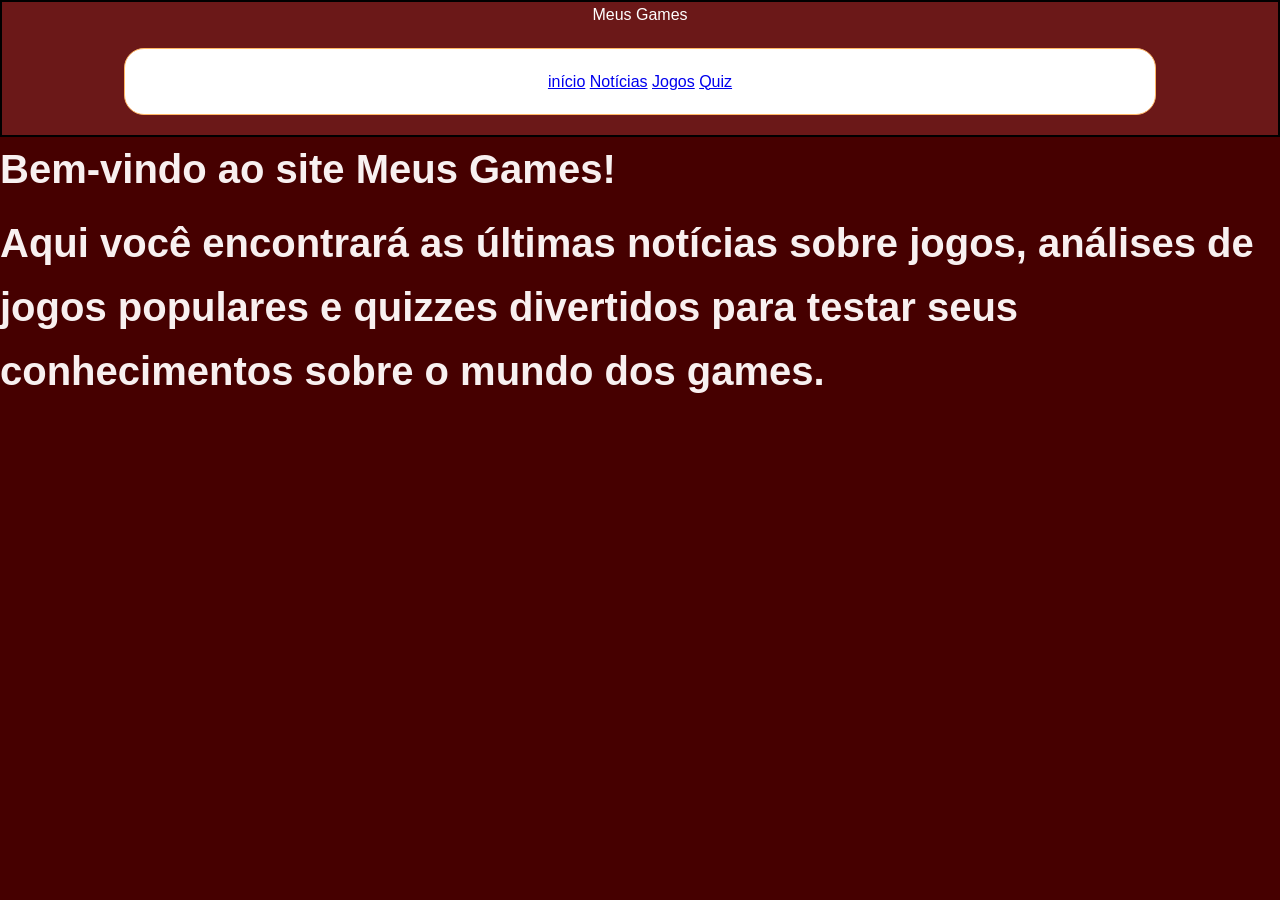
==== index.html @ 28e48a80 "meus jogos" ====
<!DOCTYPE html>
<html lang="pt-br">
<head>
    <meta charset="UTF-8">
    <meta name="viewport" content="width=device-width, initial-scale=1.0">
    <title>Meus Games</title>
    <link rel="stylesheet" href="./assets/css/style.css">
</head>
<body>
    <header>
        <div id="numero1">
            Meus Games
        </div>
        <nav class="nomedaclasse">
            <a href="#inicio">início</a>
            <a href="#noticias">Notícias</a>
            <a href="#jogos">Jogos</a>
            <a href="#quiz">Quiz</a>
        </nav>
    </header>
    <h1>
        <div id="inicio">
            <h1>Bem-vindo ao site Meus Games!</h1>
            <p>Aqui você encontrará as últimas notícias sobre jogos, análises de jogos populares e quizzes divertidos para testar seus conhecimentos sobre o mundo dos games.</p>
        </div>
    </h1>
</body>
</html>
---- assets/css/style.css ----
* {
    margin: 0;
    padding: 0;
    box-sizing: border-box;
}
body {
    font-family: Arial, helvetica, sans-serif;
    background-color: #460000;
    color: #333;
    line-height: 1.6;
}
header {
    background-color: #6b1818;
    color: #fff;
    padding: 20px 0;
    text-align: center;
    justify-content: space-between;
    padding: 0 8%;
    border: 2px solid #000000;
    position: sticky;
    top: 0;
    z-index: 10;
}
.nomedaclasse {
    background-color: #fff;
    border: 1px solid #ddd;
    padding: 20px;
    margin: 20px;
    border-radius: 20px;
    border-color: #ffb765;
}
h1 {
    font-size: 2.5rem;
    margin-bottom: 10px;
    color: #f8f0f0;
}
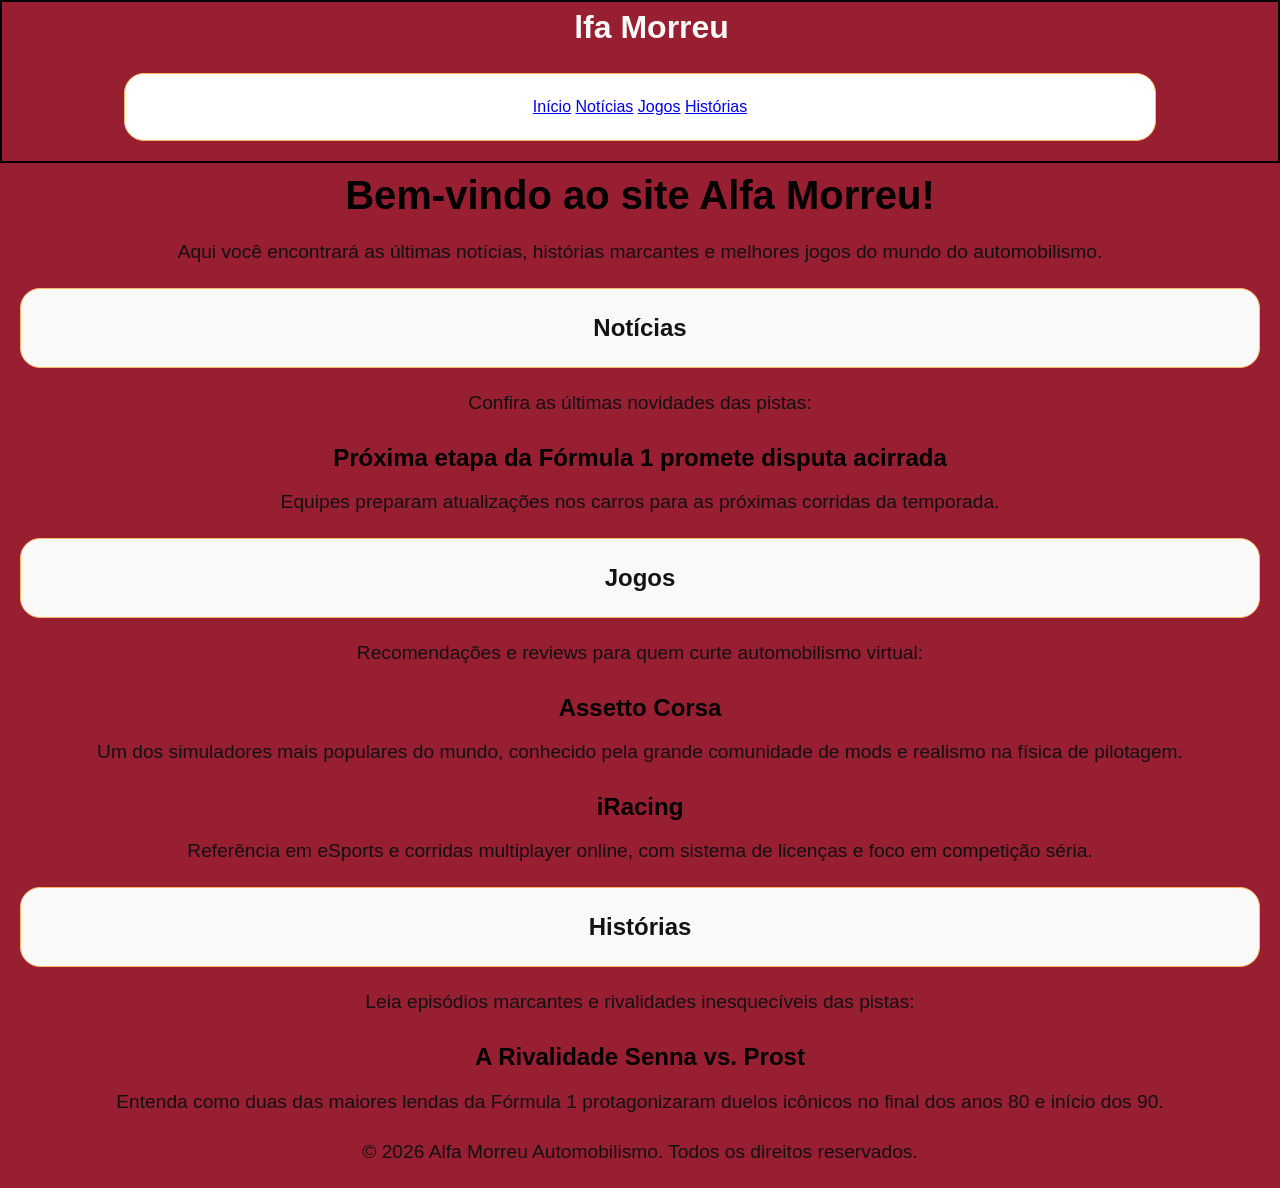
==== commit cfd32663: "alfa morreu" ====
--- a/index.html
+++ b/index.html
@@ -3,26 +3,63 @@
 <head>
     <meta charset="UTF-8">
     <meta name="viewport" content="width=device-width, initial-scale=1.0">
-    <title>Meus Games</title>
+    <title>Alfa Morreu - Automobilismo</title>
     <link rel="stylesheet" href="./assets/css/style.css">
 </head>
 <body>
     <header>
-        <div id="numero1">
-            Meus Games
+        <div class="logo">
+            Alfa Morreu
         </div>
+        <strong class="logo"></strong>
         <nav class="nomedaclasse">
-            <a href="#inicio">início</a>
+            <a href="#inicio">Início</a>
             <a href="#noticias">Notícias</a>
             <a href="#jogos">Jogos</a>
-            <a href="#quiz">Quiz</a>
+            <a href="#historias">Histórias</a>
         </nav>
     </header>
-    <h1>
-        <div id="inicio">
-            <h1>Bem-vindo ao site Meus Games!</h1>
-            <p>Aqui você encontrará as últimas notícias sobre jogos, análises de jogos populares e quizzes divertidos para testar seus conhecimentos sobre o mundo dos games.</p>
-        </div>
-    </h1>
+
+    <main>
+        <section id="inicio">
+            <h1>Bem-vindo ao site Alfa Morreu!</h1>
+            <p>Aqui você encontrará as últimas notícias, histórias marcantes e melhores jogos do mundo do automobilismo.</p>
+        </section>
+
+        <section id="noticias">
+            <h2 class="card">Notícias</h2>
+            <p>Confira as últimas novidades das pistas:</p>
+            <article>
+                <h3>Próxima etapa da Fórmula 1 promete disputa acirrada</h3>
+                <p>Equipes preparam atualizações nos carros para as próximas corridas da temporada.</p>
+            </article>
+        </section>
+
+        <section id="jogos">
+            <h2 class="card">Jogos</h2>
+            <p>Recomendações e reviews para quem curte automobilismo virtual:</p>
+            <article>
+                <h3>Assetto Corsa</h3>
+                <p>Um dos simuladores mais populares do mundo, conhecido pela grande comunidade de mods e realismo na física de pilotagem.</p>
+            </article>
+            <article>
+                <h3>iRacing</h3>
+                <p>Referência em eSports e corridas multiplayer online, com sistema de licenças e foco em competição séria.</p>
+            </article>
+        </section>
+
+        <section id="historias">
+            <h2 class="card">Histórias</h2>
+            <p>Leia episódios marcantes e rivalidades inesquecíveis das pistas:</p>
+            <article>
+                <h3>A Rivalidade Senna vs. Prost</h3>
+                <p>Entenda como duas das maiores lendas da Fórmula 1 protagonizaram duelos icônicos no final dos anos 80 e início dos 90.</p>
+            </article>
+        </section>
+    </main>
+
+    <footer>
+        <p>&copy; 2026 Alfa Morreu Automobilismo. Todos os direitos reservados.</p>
+    </footer>
 </body>
 </html>
--- a/assets/css/style.css
+++ b/assets/css/style.css
@@ -5,12 +5,12 @@
 }
 body {
     font-family: Arial, helvetica, sans-serif;
-    background-color: #460000;
-    color: #333;
+    background-color: #981e32;
+    color: #131313;
     line-height: 1.6;
 }
 header {
-    background-color: #6b1818;
+    background-color: #981e32;
     color: #fff;
     padding: 20px 0;
     text-align: center;
@@ -32,5 +32,35 @@
 h1 {
     font-size: 2.5rem;
     margin-bottom: 10px;
-    color: #f8f0f0;
+    color: #000000;
+    text-align: center;
+}
+h3 {
+    font-size: 1.5rem;
+    margin-bottom: 10px;
+    color: #000000;
+    text-align: center;
+}
+p {
+    font-size: 1.2rem;
+    margin-bottom: 20px;
+    color: #111111;
+    text-align: center;
+}
+.card {
+    background-color: #f9f9f8;
+    border: 1px solid #ddd;
+    padding: 20px;
+    margin: 20px;
+    border-radius: 20px;
+    border-color: #ffb765;
+    text-align: center;
+}
+.logo {
+    font-size: 2rem;
+    font-weight: bold;
+    color: #f9f9f8;
+}
+.logo::first-letter {
+    color: #981e32;
 }
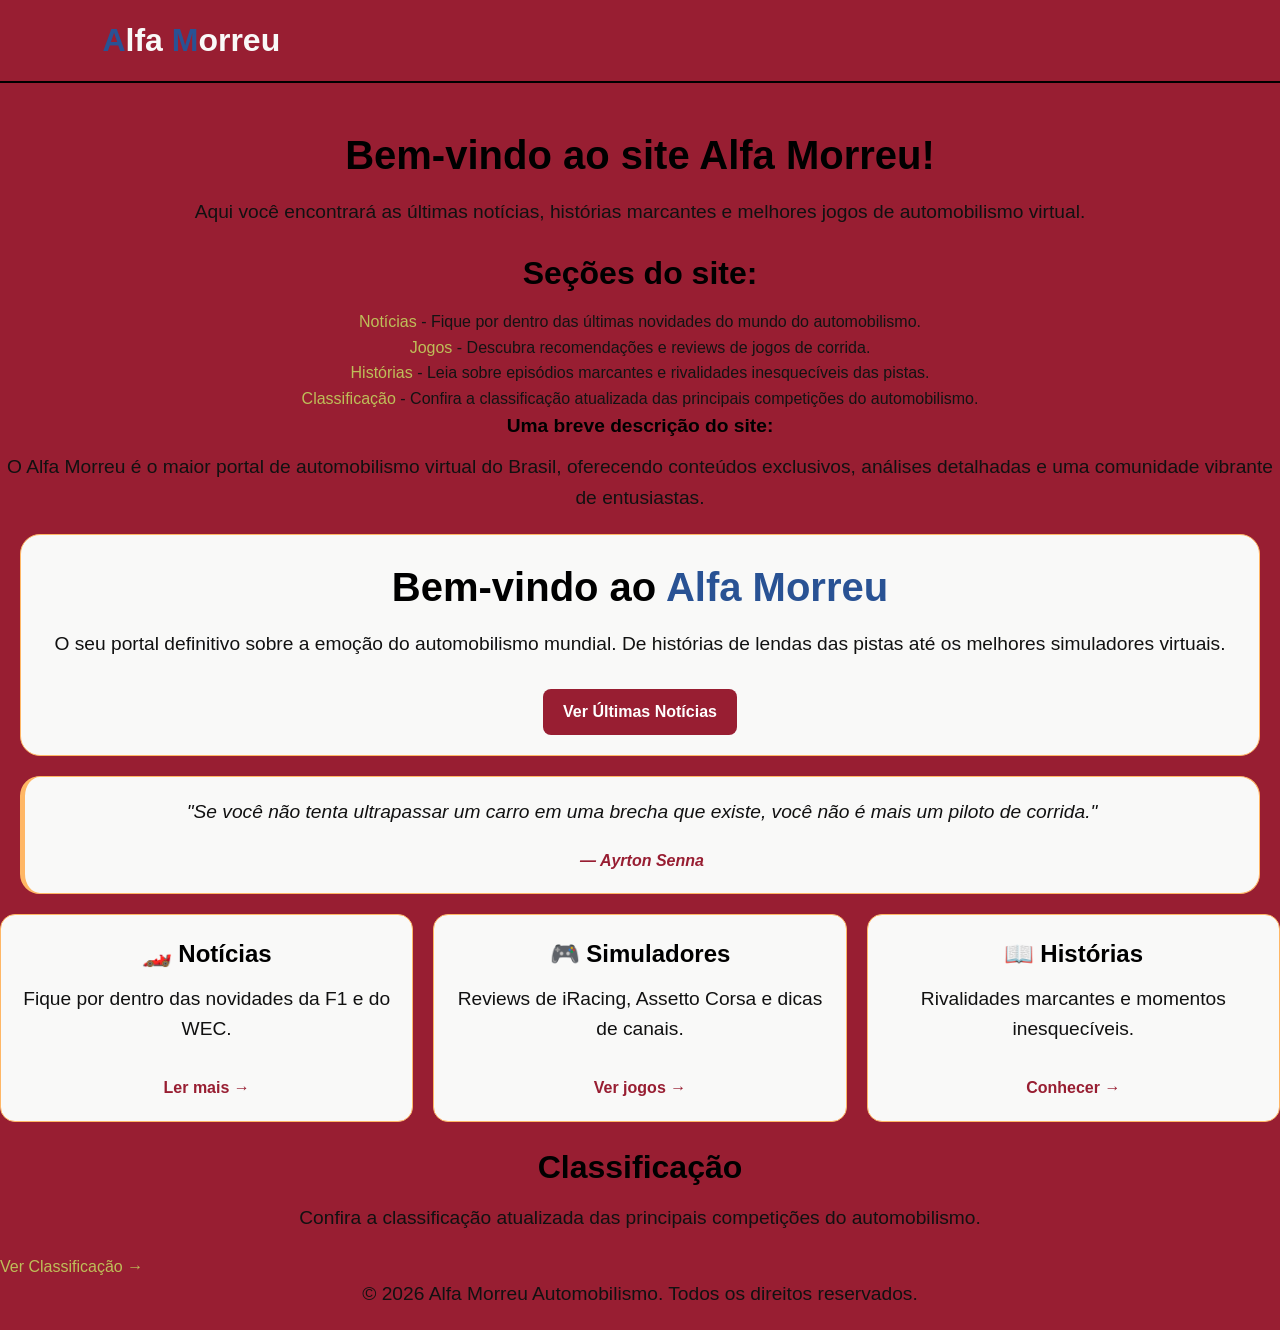
==== commit 8cd271fa: "classificação F1" ====
--- a/index.html
+++ b/index.html
@@ -9,55 +9,60 @@
 <body>
     <header>
         <div class="logo">
-            Alfa Morreu
-        </div>
-        <strong class="logo"></strong>
-        <nav class="nomedaclasse">
-            <a href="#inicio">Início</a>
-            <a href="#noticias">Notícias</a>
-            <a href="#jogos">Jogos</a>
-            <a href="#historias">Histórias</a>
-        </nav>
+            <span>A</span>lfa <span>M</span>orreu
+            </div>
     </header>
 
     <main>
-        <section id="inicio">
+        <section id="index.html">
             <h1>Bem-vindo ao site Alfa Morreu!</h1>
-            <p>Aqui você encontrará as últimas notícias, histórias marcantes e melhores jogos do mundo do automobilismo.</p>
+            <p>Aqui você encontrará as últimas notícias, histórias marcantes e melhores    jogos de automobilismo virtual.</p>
+        </section>
+        <h2>Seções do site:</h2>
+        <ul>
+            <li><a href="noticias.html">Notícias</a> - Fique por dentro das últimas novidades do mundo do automobilismo.</li>
+            <li><a href="jogos.html">Jogos</a> - Descubra recomendações e reviews de jogos de corrida.</li>
+            <li><a href="historias.html">Histórias</a> - Leia sobre episódios marcantes e rivalidades inesquecíveis das pistas.</li>
+            <li><a href="classificaçãof1.html">Classificação</a> - Confira a classificação atualizada das principais competições do automobilismo.</li>
+        </ul>
+        <h4>Uma breve descrição do site:</h4>
+        <p>O Alfa Morreu é o maior portal de automobilismo virtual do Brasil, oferecendo conteúdos exclusivos, análises detalhadas e uma comunidade vibrante de entusiastas.</p>
+    <!-- Banner de Entrada -->
+    <section class="hero card">
+        <h1>Bem-vindo ao <span>Alfa Morreu</span></h1>
+        <p>O seu portal definitivo sobre a emoção do automobilismo mundial. De histórias de lendas das pistas até os melhores simuladores virtuais.</p>
+        <a href="noticias.html" class="btn-destaque">Ver Últimas Notícias</a>
         </section>
 
-        <section id="noticias">
-            <h2 class="card">Notícias</h2>
-            <p>Confira as últimas novidades das pistas:</p>
-            <article>
-                <h3>Próxima etapa da Fórmula 1 promete disputa acirrada</h3>
-                <p>Equipes preparam atualizações nos carros para as próximas corridas da temporada.</p>
-            </article>
-        </section>
+    <!-- Frase Marcante -->
+    <section class="citacao card">
+        <p><em>"Se você não tenta ultrapassar um carro em uma brecha que existe, você não é mais um piloto de corrida."</em></p>
+        <span>— Ayrton Senna</span>    </section>
 
-        <section id="jogos">
-            <h2 class="card">Jogos</h2>
-            <p>Recomendações e reviews para quem curte automobilismo virtual:</p>
-            <article>
-                <h3>Assetto Corsa</h3>
-                <p>Um dos simuladores mais populares do mundo, conhecido pela grande comunidade de mods e realismo na física de pilotagem.</p>
-            </article>
-            <article>
-                <h3>iRacing</h3>
-                <p>Referência em eSports e corridas multiplayer online, com sistema de licenças e foco em competição séria.</p>
-            </article>
-        </section>
-
-        <section id="historias">
-            <h2 class="card">Histórias</h2>
-            <p>Leia episódios marcantes e rivalidades inesquecíveis das pistas:</p>
-            <article>
-                <h3>A Rivalidade Senna vs. Prost</h3>
-                <p>Entenda como duas das maiores lendas da Fórmula 1 protagonizaram duelos icônicos no final dos anos 80 e início dos 90.</p>
-            </article>
-        </section>
-    </main>
-
+    <!-- Atalhos para as seções -->
+    <section class="grid-categorias">
+        <div class="card-categoria">
+            <h3>🏎️ Notícias</h3>
+            <p>Fique por dentro das novidades da F1 e do WEC.</p>
+            <a href="noticias.html">Ler mais →</a>
+        </div>
+        <div class="card-categoria">
+            <h3>🎮 Simuladores</h3>
+            <p>Reviews de iRacing, Assetto Corsa e dicas de canais.</p>
+            <a href="jogos.html">Ver jogos →</a>
+        </div>
+        <div class="card-categoria">
+            <h3>📖 Histórias</h3>
+            <p>Rivalidades marcantes e momentos inesquecíveis.</p>
+            <a href="historias.html">Conhecer →</a>
+        </div>
+    </section>
+    <section>
+        <h2>Classificação</h2>
+        <p>Confira a classificação atualizada das principais competições do automobilismo.</p>
+        <a href="classificação.html">Ver Classificação →</a>
+    </section>
+</main>
     <footer>
         <p>&copy; 2026 Alfa Morreu Automobilismo. Todos os direitos reservados.</p>
     </footer>
--- a/assets/css/style.css
+++ b/assets/css/style.css
@@ -12,11 +12,11 @@
 header {
     background-color: #981e32;
     color: #fff;
-    padding: 20px 0;
-    text-align: center;
+    padding: 15px 8%; /* Junta o padding superior/inferior com o lateral */
+    display: flex; /* Permite alinhar a logo e o menu lado a lado */
+    align-items: center;
     justify-content: space-between;
-    padding: 0 8%;
-    border: 2px solid #000000;
+    border-bottom: 2px solid #000000;
     position: sticky;
     top: 0;
     z-index: 10;
@@ -35,8 +35,20 @@
     color: #000000;
     text-align: center;
 }
+h2 {
+    font-size: 2rem;
+    margin-bottom: 10px;
+    color: #000000;
+    text-align: center;
+}
 h3 {
     font-size: 1.5rem;
+    margin-bottom: 10px;
+    color: #000000;
+    text-align: center;
+}
+h4 {
+    font-size: 1.2rem;
     margin-bottom: 10px;
     color: #000000;
     text-align: center;
@@ -46,6 +58,7 @@
     margin-bottom: 20px;
     color: #111111;
     text-align: center;
+    
 }
 .card {
     background-color: #f9f9f8;
@@ -61,6 +74,213 @@
     font-weight: bold;
     color: #f9f9f8;
 }
-.logo::first-letter {
+span {
+    color: #295294;
+}
+main {
+    padding-top: 40px; /* Aumente esse valor se ainda ficar coberto */
+}
+html {
+    scroll-padding-top: 180px; /* Compensa a altura exata do header */
+}
+img {
+    max-width: 100%;
+    height: auto;
+    display: block;
+    margin: 0 auto;
+    align-items: center;
+    border-radius: 20px;
+}
+ul {
+    list-style-type: none;
+    padding: 0;
+    text-align: center;
+}
+a {
+    text-decoration: none;
+    color: #bebe59;
+    transition: color 0.3s ease;
+    text-align: center;
+}
+.video-container {
+    margin-top: 15px;
+    border-radius: 10px;
+    overflow: hidden;
+    max-width: 800px;
+    margin-left: auto;
+    margin-right: auto;
+}
+.noticias-destaque {
+    background-color: #f9f9f8;
+    border: 1px solid #ddd;
+    padding: 20px;
+    margin: 20px;
+    border-radius: 20px;
+    border-color: #ffb765;
+    text-align: center;
+}
+/* Estilo do Botão Principal */
+.btn-destaque {
+    display: inline-block;
+    background-color: #981e32;
+    color: #ffffff;
+    padding: 10px 20px;
+    border-radius: 8px;
+    text-decoration: none;
+    font-weight: bold;
+    margin-top: 10px;
+    transition: background 0.3s;
+}
+
+.btn-destaque:hover {
+    background-color: #ffb765;
+    color: #000;
+}
+
+/* Estilo da Citação */
+.citacao {
+    border-left: 5px solid #ffb765;
+    font-style: italic;
+}
+
+.citacao span {
+    display: block;
+    margin-top: 10px;
+    font-weight: bold;
     color: #981e32;
+}
+
+/* Grid de Atalhos */
+.grid-categorias {
+    display: flex;
+    gap: 20px;
+    justify-content: center;
+    flex-wrap: wrap;
+    margin: 20px 0;
+}
+
+.card-categoria {
+    background-color: #f9f9f8;
+    border: 1px solid #ffb765;
+    border-radius: 15px;
+    padding: 20px;
+    flex: 1;
+    min-width: 250px;
+    text-align: center;
+}
+
+.card-categoria a {
+    color: #981e32;
+    font-weight: bold;
+    text-decoration: none;
+    display: inline-block;
+    margin-top: 10px;
+}
+
+.card-categoria a:hover {
+    text-decoration: underline;
+}
+/* --- CORREÇÃO DE CONTRASTE E TABELA --- */
+
+/* Força texto escuro na tabela de classificação */
+.tabela-classificacao, 
+.tabela-classificacao th, 
+.tabela-classificacao td {
+    color: #131313 !important;
+}
+
+.tabela-classificacao th {
+    background-color: #f0f0f0;
+    font-weight: bold;
+}
+
+/* --- CORREÇÃO DO HEADER E MENU --- */
+
+/* Garante alinhamento correto dos itens no topo */
+header nav ul {
+    display: flex !important;
+    flex-direction: row !important;
+    gap: 20px;
+    margin: 0;
+}
+
+header nav ul li {
+    margin-bottom: 0 !important;
+}
+
+/* Altera os links do menu para branco e visíveis */
+header nav ul li a {
+    color: #ffffff !important;
+    font-weight: bold;
+}
+
+header nav ul li a:hover {
+    color: #ffb765 !important;
+}
+
+/* --- CORREÇÃO DO LAYOUT DA PÁGINA --- */
+
+/* Remove a caixa branca que esticou e centraliza os cartões */
+main.container {
+    display: flex;
+    flex-direction: column;
+    align-items: center;
+    max-width: 900px;
+    margin: 0 auto;
+}
+
+/* Ajusta largura dos cards de corrida e classificação */
+main.container .card {
+    width: 100%;
+    max-width: 800px;
+}
+.corrida-item realizada {
+    background-color: #f9f9f8;
+    border: 1px solid #ddd;
+    padding: 20px;
+    margin: 20px;
+    border-radius: 20px;
+    border-color: #ffb765;
+    text-align: center;
+    color: #131313; /* Cor padrão para indicar que é realizada */
+}
+.corrida-item futura {
+    background-color: #f9f9f8;
+    border: 1px solid #ddd;
+    padding: 20px;
+    margin: 20px;
+    border-radius: 20px;
+    border-color: #ffb765;
+    text-align: center;
+    color: #888888; /* Cor mais clara para indicar que é futura */
+}
+.treino-livre {
+    background-color: #f9f9f8;
+    border: 1px solid #ddd;
+    padding: 20px;
+    margin: 20px;
+    border-radius: 20px;
+    border-color: #ffb765;
+    text-align: center;
+    color: #131313; /* Cor padrão para indicar que é realizada */
+}
+.treino-classificação {
+    background-color: #f9f9f8;
+    border: 1px solid #ddd;
+    padding: 20px;
+    margin: 20px;
+    border-radius: 20px;
+    border-color: #ffb765;
+    text-align: center;
+    color: #131313; /* Cor padrão para indicar que é realizada */
+}
+.corrida {
+    background-color: #f9f9f8;
+    border: 1px solid #ddd;
+    padding: 20px;
+    margin: 20px;
+    border-radius: 20px;
+    border-color: #ffb765;
+    text-align: center;
+    color: #131313; /* Cor padrão para indicar que é realizada */
 }
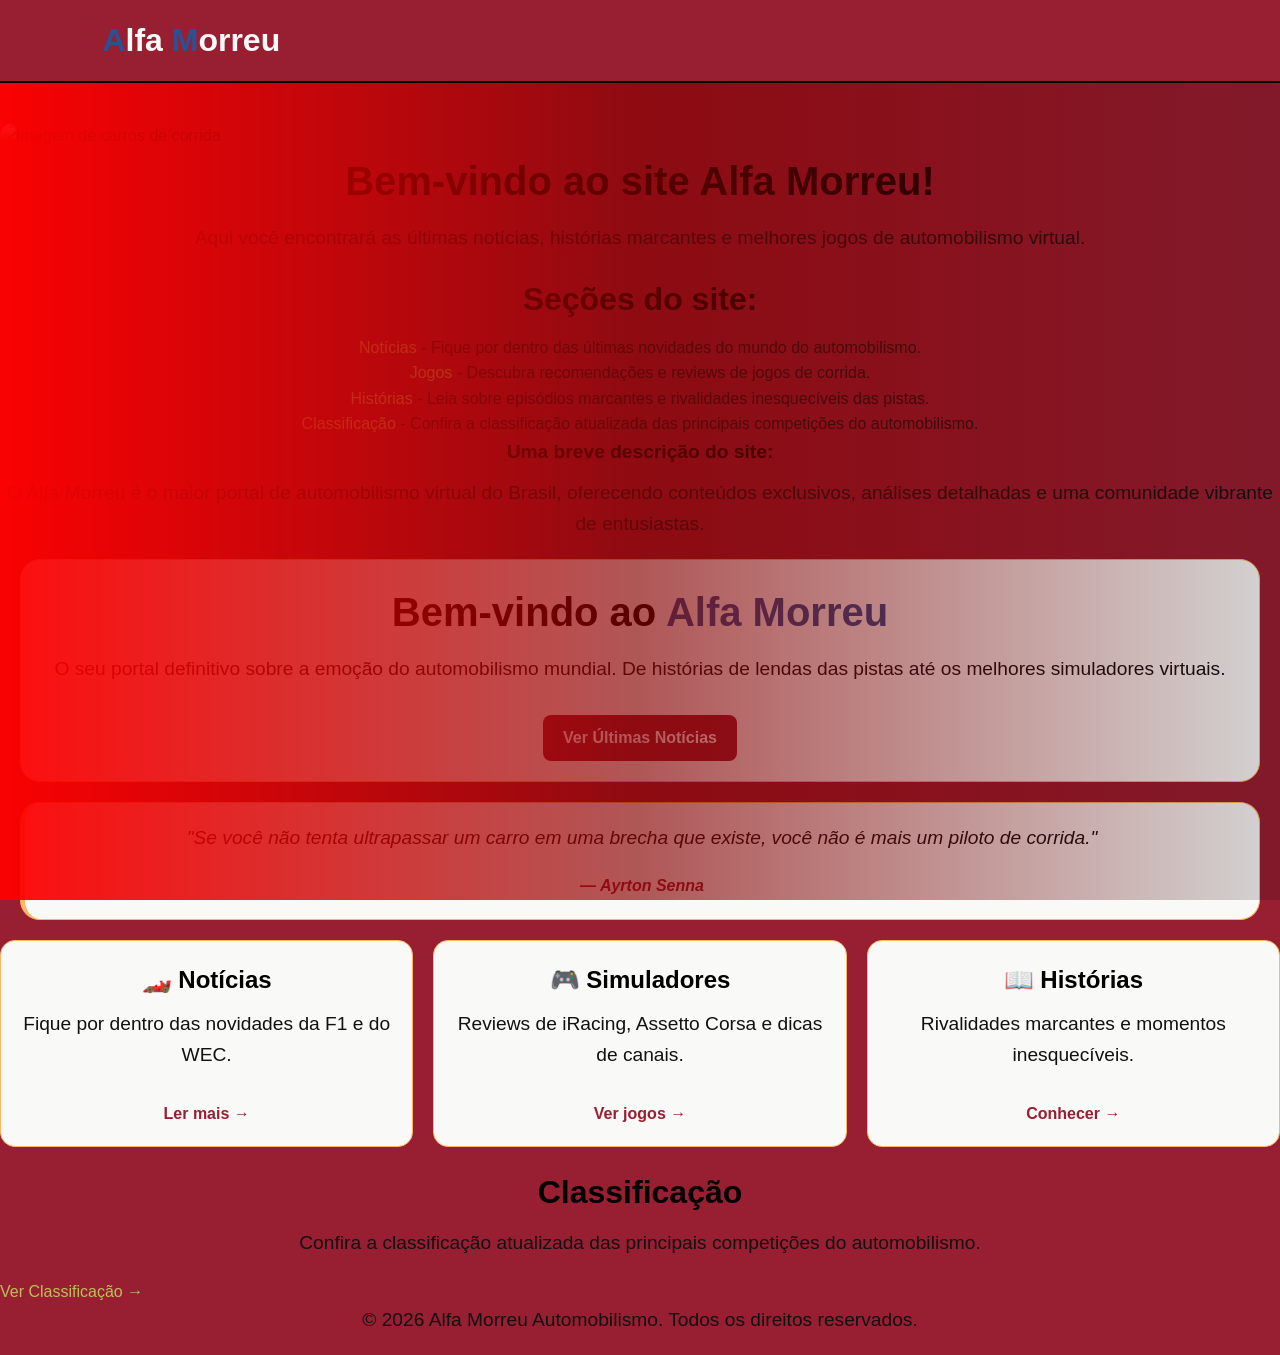
==== commit 6f8b18a6: "imagens de circuito" ====
--- a/index.html
+++ b/index.html
@@ -14,6 +14,7 @@
     </header>
 
     <main>
+        <img src="https://tse4.mm.bing.net/th/id/OIP.XTq2_k01BhNU_VrJGTOs0AHaFP?r=0&rs=1&pid=ImgDetMain&o=7&rm=3" alt="Imagem de carros de corrida" class="destaque">
         <section id="index.html">
             <h1>Bem-vindo ao site Alfa Morreu!</h1>
             <p>Aqui você encontrará as últimas notícias, histórias marcantes e melhores    jogos de automobilismo virtual.</p>
--- a/assets/css/style.css
+++ b/assets/css/style.css
@@ -283,4 +283,16 @@
     border-color: #ffb765;
     text-align: center;
     color: #131313; /* Cor padrão para indicar que é realizada */
+}
+.destaque::after {
+   content: "";
+   position: absolute;
+   inset: 0;
+    background:
+        linear-gradient(
+            90deg,
+            rgba(255, 0, 0, 0.95),
+            rgba(136, 0, 0, 0.65),
+            rgba(0, 0, 0, 0.15)
+        );
 }
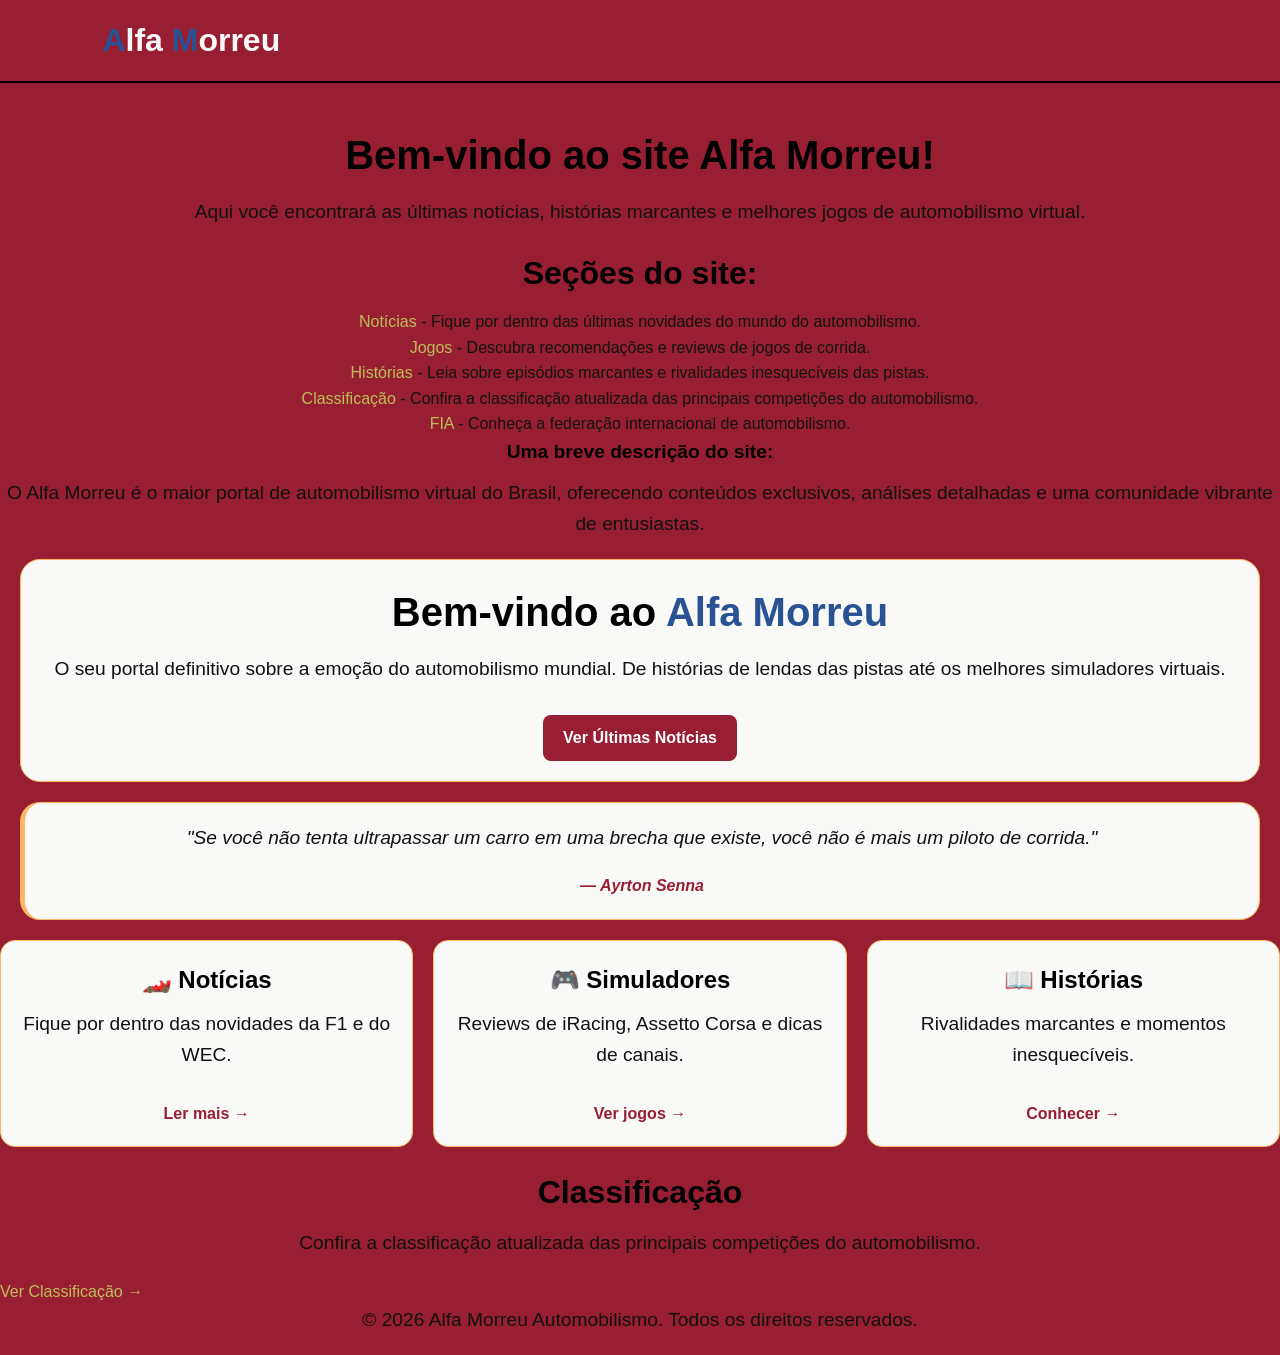
==== commit 5df0454e: "introdução sobre a FIA" ====
--- a/index.html
+++ b/index.html
@@ -14,7 +14,6 @@
     </header>
 
     <main>
-        <img src="https://tse4.mm.bing.net/th/id/OIP.XTq2_k01BhNU_VrJGTOs0AHaFP?r=0&rs=1&pid=ImgDetMain&o=7&rm=3" alt="Imagem de carros de corrida" class="destaque">
         <section id="index.html">
             <h1>Bem-vindo ao site Alfa Morreu!</h1>
             <p>Aqui você encontrará as últimas notícias, histórias marcantes e melhores    jogos de automobilismo virtual.</p>
@@ -25,6 +24,7 @@
             <li><a href="jogos.html">Jogos</a> - Descubra recomendações e reviews de jogos de corrida.</li>
             <li><a href="historias.html">Histórias</a> - Leia sobre episódios marcantes e rivalidades inesquecíveis das pistas.</li>
             <li><a href="classificaçãof1.html">Classificação</a> - Confira a classificação atualizada das principais competições do automobilismo.</li>
+            <li><a href="fia.html">FIA</a> - Conheça a federação internacional de automobilismo.</li>
         </ul>
         <h4>Uma breve descrição do site:</h4>
         <p>O Alfa Morreu é o maior portal de automobilismo virtual do Brasil, oferecendo conteúdos exclusivos, análises detalhadas e uma comunidade vibrante de entusiastas.</p>
--- a/assets/css/style.css
+++ b/assets/css/style.css
@@ -284,6 +284,14 @@
     text-align: center;
     color: #131313; /* Cor padrão para indicar que é realizada */
 }
+.destaque {
+    position: relative;
+    width: 100%;
+    max-width: 800px;
+    height: auto;
+    border-radius: 20px;
+    overflow: hidden;
+}
 .destaque::after {
    content: "";
    position: absolute;
@@ -295,4 +303,4 @@
             rgba(136, 0, 0, 0.65),
             rgba(0, 0, 0, 0.15)
         );
-}+}
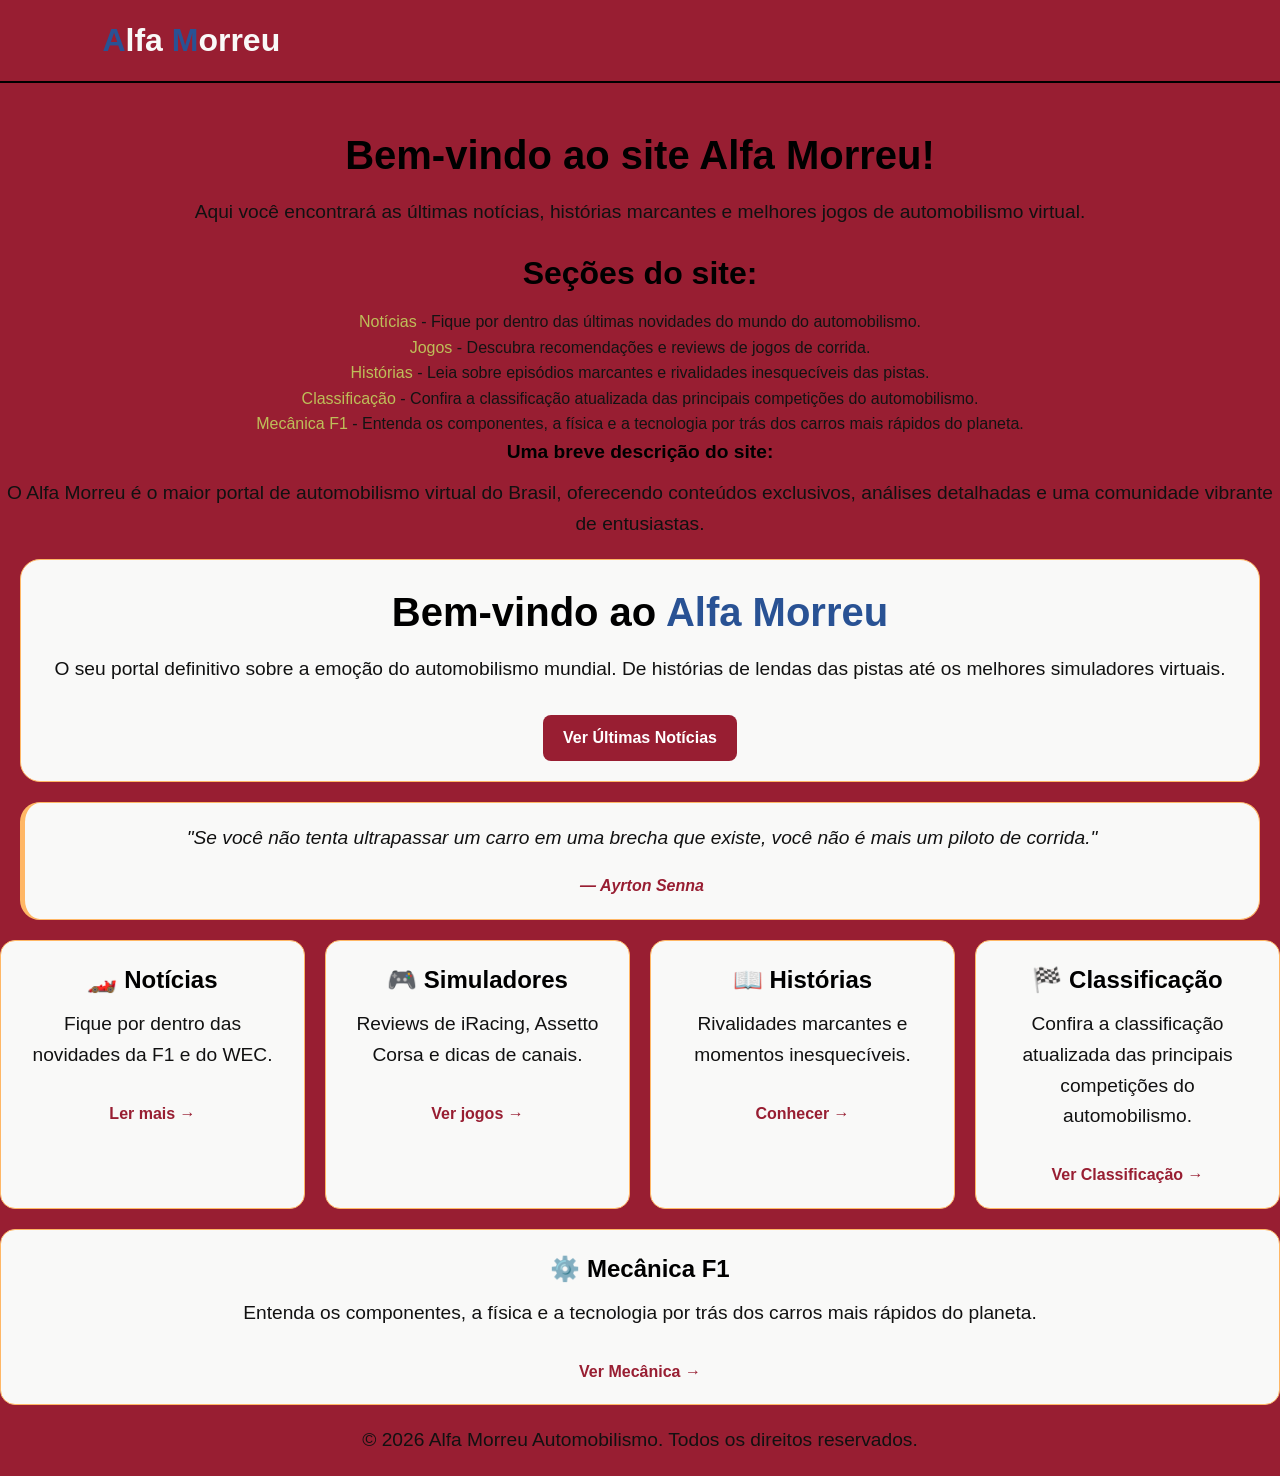
==== commit b1c7e158: "necabismos da formula 1" ====
--- a/index.html
+++ b/index.html
@@ -24,7 +24,7 @@
             <li><a href="jogos.html">Jogos</a> - Descubra recomendações e reviews de jogos de corrida.</li>
             <li><a href="historias.html">Histórias</a> - Leia sobre episódios marcantes e rivalidades inesquecíveis das pistas.</li>
             <li><a href="classificaçãof1.html">Classificação</a> - Confira a classificação atualizada das principais competições do automobilismo.</li>
-            <li><a href="fia.html">FIA</a> - Conheça a federação internacional de automobilismo.</li>
+            <li><a href="mecanica.html">Mecânica F1</a> - Entenda os componentes, a física e a tecnologia por trás dos carros mais rápidos do planeta.</li>
         </ul>
         <h4>Uma breve descrição do site:</h4>
         <p>O Alfa Morreu é o maior portal de automobilismo virtual do Brasil, oferecendo conteúdos exclusivos, análises detalhadas e uma comunidade vibrante de entusiastas.</p>
@@ -57,11 +57,16 @@
             <p>Rivalidades marcantes e momentos inesquecíveis.</p>
             <a href="historias.html">Conhecer →</a>
         </div>
-    </section>
-    <section>
-        <h2>Classificação</h2>
-        <p>Confira a classificação atualizada das principais competições do automobilismo.</p>
-        <a href="classificação.html">Ver Classificação →</a>
+        <div class="card-categoria">
+            <h3>🏁 Classificação</h3>
+            <p>Confira a classificação atualizada das principais competições do automobilismo.</p>
+            <a href="classificaçãof1.html">Ver Classificação →</a>
+        </div>
+        <div class="card-categoria">
+            <h3>⚙️ Mecânica F1</h3>
+            <p>Entenda os componentes, a física e a tecnologia por trás dos carros mais rápidos do planeta.</p>
+            <a href="mecanica.html">Ver Mecânica →</a>
+        </div>
     </section>
 </main>
     <footer>
--- a/assets/css/style.css
+++ b/assets/css/style.css
@@ -303,4 +303,4 @@
             rgba(136, 0, 0, 0.65),
             rgba(0, 0, 0, 0.15)
         );
-}
+}
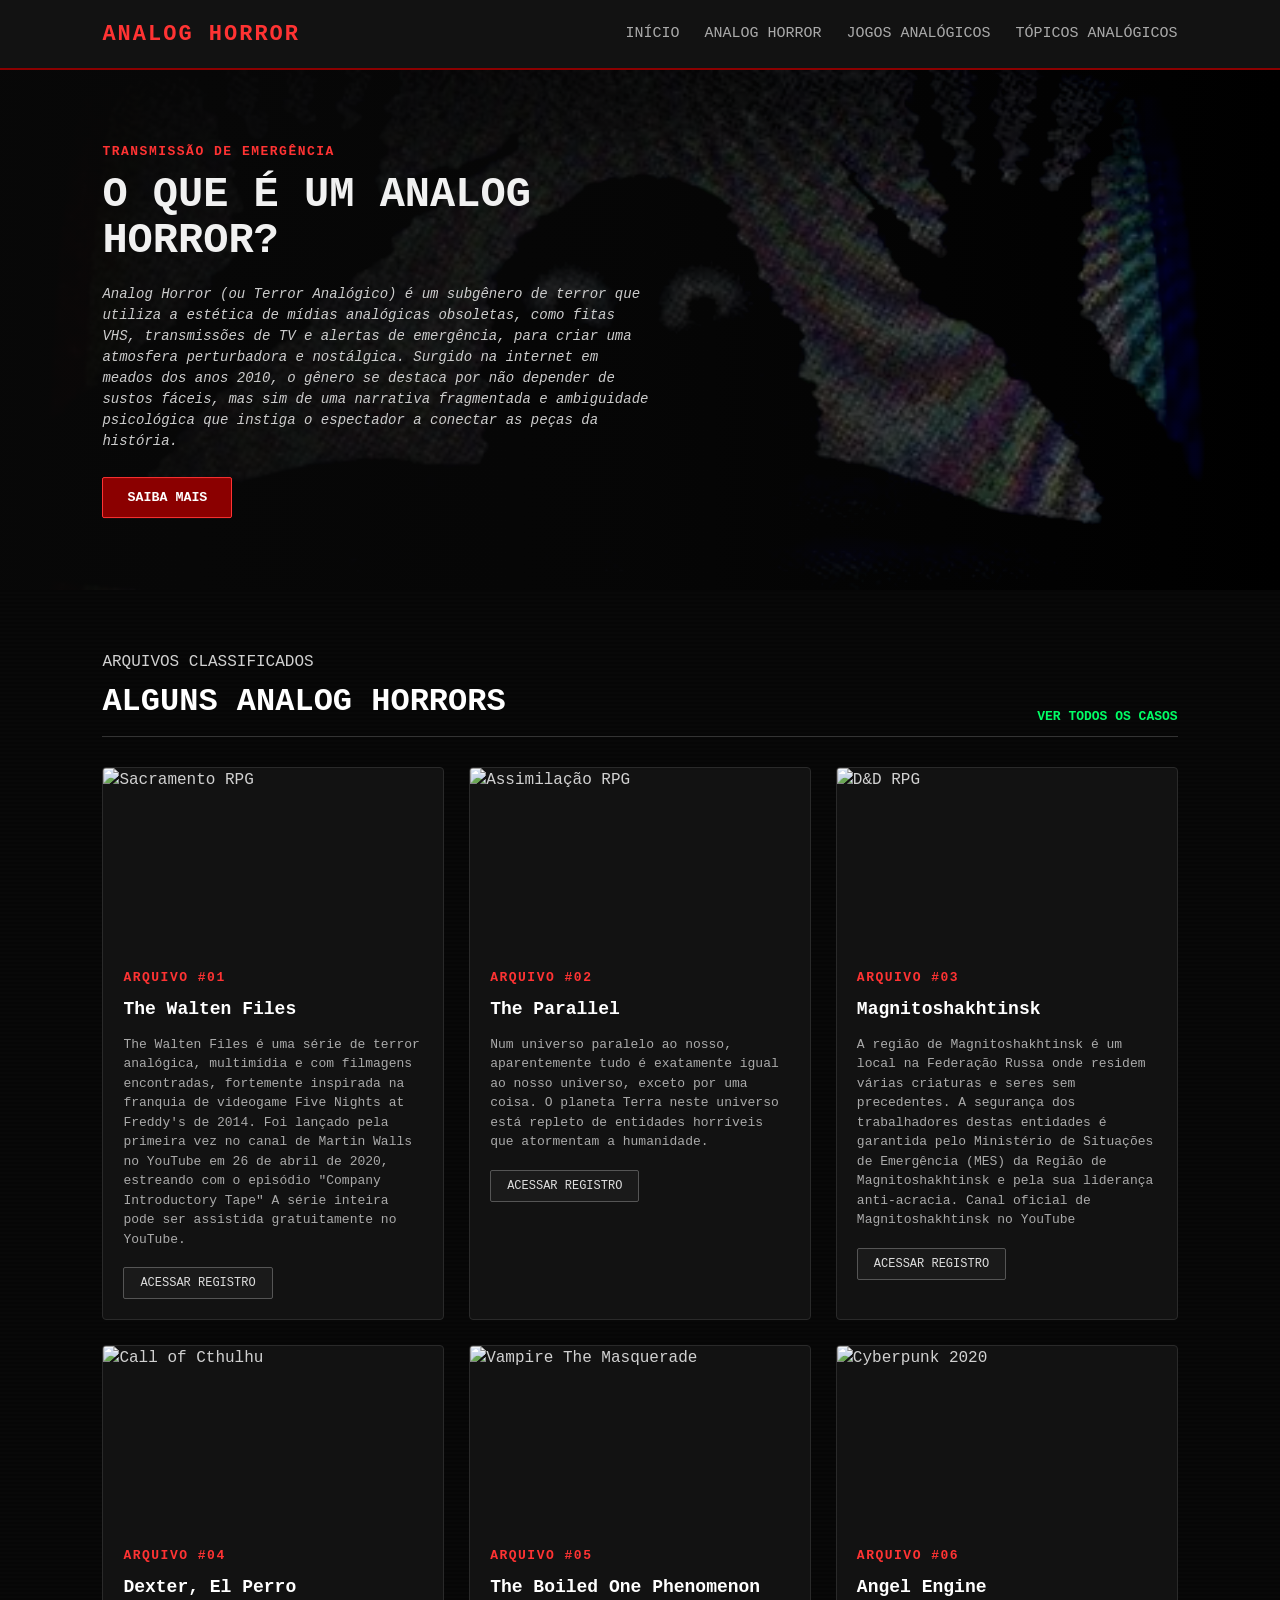
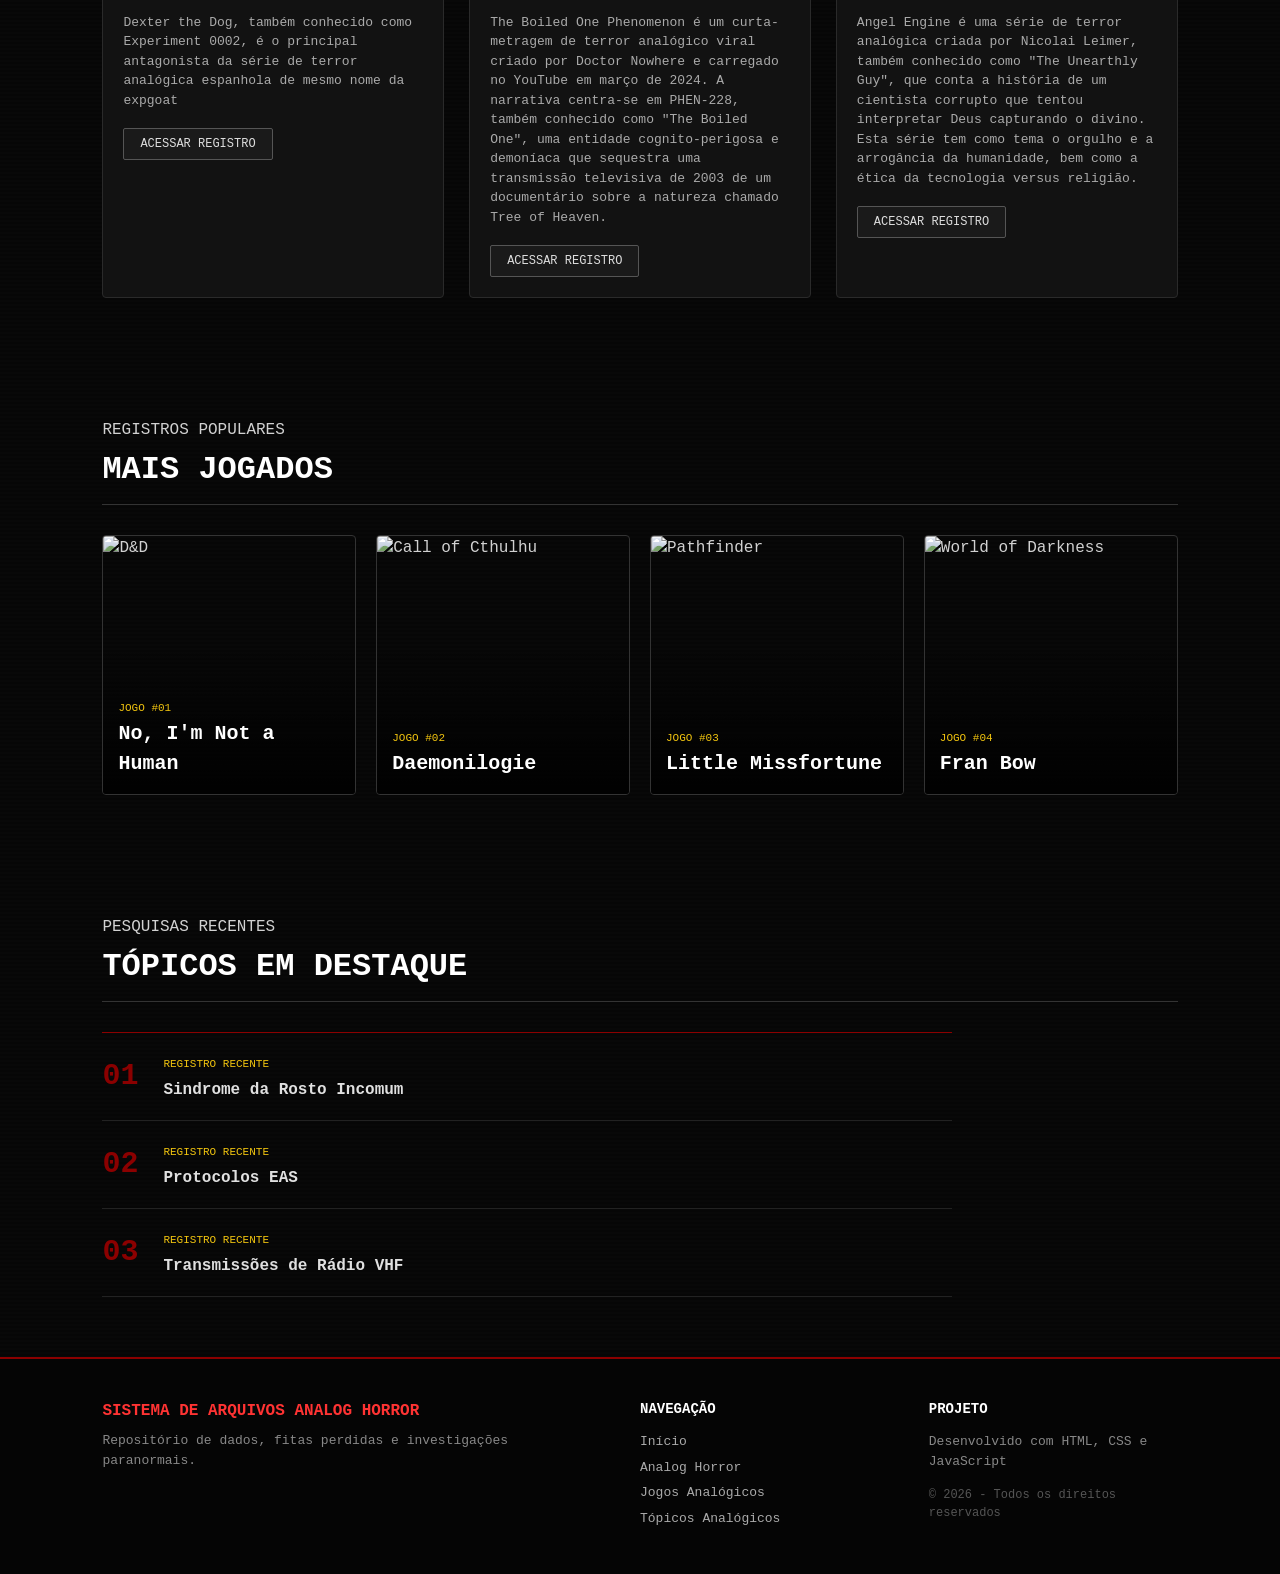
==== commit 054fa882: "teste 5" ====
--- a/index.html
+++ b/index.html
@@ -1,76 +1,210 @@
 <!DOCTYPE html>
 <html lang="pt-br">
+
 <head>
     <meta charset="UTF-8">
     <meta name="viewport" content="width=device-width, initial-scale=1.0">
-    <title>Alfa Morreu - Automobilismo</title>
+    <title>Analog Horror</title>
     <link rel="stylesheet" href="./assets/css/style.css">
 </head>
+
 <body>
     <header>
         <div class="logo">
-            <span>A</span>lfa <span>M</span>orreu
-            </div>
+            Analog Horror
+        </div>
+        <nav class="pesquisa">
+            <a href="#inicio">Início</a>
+            <a href="#analog-horror">Analog Horror</a>
+            <a href="#jogos-analogicos">Jogos Analógicos</a>
+            <a href="#topicos-analogicos">Tópicos Analógicos</a>
+        </nav>
     </header>
 
     <main>
-        <section id="index.html">
-            <h1>Bem-vindo ao site Alfa Morreu!</h1>
-            <p>Aqui você encontrará as últimas notícias, histórias marcantes e melhores    jogos de automobilismo virtual.</p>
-        </section>
-        <h2>Seções do site:</h2>
-        <ul>
-            <li><a href="noticias.html">Notícias</a> - Fique por dentro das últimas novidades do mundo do automobilismo.</li>
-            <li><a href="jogos.html">Jogos</a> - Descubra recomendações e reviews de jogos de corrida.</li>
-            <li><a href="historias.html">Histórias</a> - Leia sobre episódios marcantes e rivalidades inesquecíveis das pistas.</li>
-            <li><a href="classificaçãof1.html">Classificação</a> - Confira a classificação atualizada das principais competições do automobilismo.</li>
-            <li><a href="mecanica.html">Mecânica F1</a> - Entenda os componentes, a física e a tecnologia por trás dos carros mais rápidos do planeta.</li>
-        </ul>
-        <h4>Uma breve descrição do site:</h4>
-        <p>O Alfa Morreu é o maior portal de automobilismo virtual do Brasil, oferecendo conteúdos exclusivos, análises detalhadas e uma comunidade vibrante de entusiastas.</p>
-    <!-- Banner de Entrada -->
-    <section class="hero card">
-        <h1>Bem-vindo ao <span>Alfa Morreu</span></h1>
-        <p>O seu portal definitivo sobre a emoção do automobilismo mundial. De histórias de lendas das pistas até os melhores simuladores virtuais.</p>
-        <a href="noticias.html" class="btn-destaque">Ver Últimas Notícias</a>
-        </section>
-
-    <!-- Frase Marcante -->
-    <section class="citacao card">
-        <p><em>"Se você não tenta ultrapassar um carro em uma brecha que existe, você não é mais um piloto de corrida."</em></p>
-        <span>— Ayrton Senna</span>    </section>
-
-    <!-- Atalhos para as seções -->
-    <section class="grid-categorias">
-        <div class="card-categoria">
-            <h3>🏎️ Notícias</h3>
-            <p>Fique por dentro das novidades da F1 e do WEC.</p>
-            <a href="noticias.html">Ler mais →</a>
-        </div>
-        <div class="card-categoria">
-            <h3>🎮 Simuladores</h3>
-            <p>Reviews de iRacing, Assetto Corsa e dicas de canais.</p>
-            <a href="jogos.html">Ver jogos →</a>
-        </div>
-        <div class="card-categoria">
-            <h3>📖 Histórias</h3>
-            <p>Rivalidades marcantes e momentos inesquecíveis.</p>
-            <a href="historias.html">Conhecer →</a>
-        </div>
-        <div class="card-categoria">
-            <h3>🏁 Classificação</h3>
-            <p>Confira a classificação atualizada das principais competições do automobilismo.</p>
-            <a href="classificaçãof1.html">Ver Classificação →</a>
-        </div>
-        <div class="card-categoria">
-            <h3>⚙️ Mecânica F1</h3>
-            <p>Entenda os componentes, a física e a tecnologia por trás dos carros mais rápidos do planeta.</p>
-            <a href="mecanica.html">Ver Mecânica →</a>
-        </div>
-    </section>
-</main>
+        <section id="inicio" class="destaque">
+            <img src="./assets/img/OIP.webp" alt="Analog Horror" id="imagem-destaque">
+
+            <div class="destaque-conteudo">
+                <span class="categoria">TRANSMISSÃO DE EMERGÊNCIA</span>
+                <h1>O que é um Analog Horror?</h1>
+                <p>
+                   <em>Analog Horror (ou Terror Analógico) é um subgênero de terror que utiliza a estética de mídias analógicas obsoletas, como fitas VHS, transmissões de TV e alertas de emergência, para criar uma atmosfera perturbadora e nostálgica.  Surgido na internet em meados dos anos 2010, o gênero se destaca por não depender de sustos fáceis, mas sim de uma narrativa fragmentada e ambiguidade psicológica que instiga o espectador a conectar as peças da história.</em>
+                </p>
+                <button class="botao" id="destaquebutton">SAIBA MAIS</button>
+            </div>
+        </section>
+
+        <section id="analog-horror" class="secao">
+            <div class="titulo">
+                <div>
+                    <span>ARQUIVOS CLASSIFICADOS</span>
+                    <h2>Alguns Analog Horrors</h2>
+                </div>
+                <a href="#">VER TODOS OS CASOS</a>
+            </div>
+
+            <div class="noticias-grid">
+                <article class="noticia">
+                    <img src="https://static.wikia.nocookie.net/the-walten-files-new/images/f/f4/News_Banner_Character.png/revision/latest/scale-to-width-down/670?cb=20260915180318" alt="Sacramento RPG">
+                    <div class="noticias-conteudo">
+                        <span class="categoria">ARQUIVO #01</span>
+                        <h3>The Walten Files</h3>
+                        <p>The Walten Files é uma série de terror analógica, multimídia e com filmagens encontradas, fortemente inspirada na franquia de videogame Five Nights at Freddy's de 2014. Foi lançado pela primeira vez no canal de Martin Walls no YouTube em 26 de abril de 2020, estreando com o episódio "Company Introductory Tape" A série inteira pode ser assistida gratuitamente no YouTube.</p>
+                        <button class="ler-button">ACESSAR REGISTRO</button>
+                    </div>
+                </article>
+
+                <article class="noticia">
+                    <img src="https://static.wikia.nocookie.net/the-parallel-analog-horror/images/b/b0/Stalker_Episode.jpg/revision/latest?cb=20260711091652" alt="Assimilação RPG">
+                    <div class="noticias-conteudo">
+                        <span class="categoria">ARQUIVO #02</span>
+                        <h3>The Parallel</h3>
+                        <p>Num universo paralelo ao nosso, aparentemente tudo é exatamente igual ao nosso universo, exceto por uma coisa. O planeta Terra neste universo está repleto de entidades horríveis que atormentam a humanidade.</p>
+                        <button class="ler-button">ACESSAR REGISTRO</button>
+                    </div>
+                </article>
+
+                <article class="noticia">
+                    <img src="https://static.wikia.nocookie.net/analog-horror-0/images/b/b2/Opletai.png/revision/latest?cb=20250202120119" alt="D&D RPG">
+                    <div class="noticias-conteudo">
+                        <span class="categoria">ARQUIVO #03</span>
+                        <h3>Magnitoshakhtinsk</h3>
+                        <p>A região de Magnitoshakhtinsk é um local na Federação Russa onde residem várias criaturas e seres sem precedentes. A segurança dos trabalhadores destas entidades é garantida pelo Ministério de Situações de Emergência (MES) da Região de Magnitoshakhtinsk e pela sua liderança anti-acracia.
+Canal oficial de Magnitoshakhtinsk no YouTube</p>
+                        <button class="ler-button">ACESSAR REGISTRO</button>
+                    </div>
+                </article>
+
+                <article class="noticia">
+                    <img src="https://static.wikia.nocookie.net/villains/images/0/05/Dexter_The_Dog_Analog_Horror.jpg/revision/latest?cb=20260819151312" alt="Call of Cthulhu">
+                    <div class="noticias-conteudo">
+                        <span class="categoria">ARQUIVO #04</span>
+                        <h3>Dexter, El Perro</h3>
+                        <p>Dexter the Dog, também conhecido como Experiment 0002, é o principal antagonista da série de terror analógica espanhola de mesmo nome da expgoat</p>
+                        <button class="ler-button">ACESSAR REGISTRO</button>
+                    </div>
+                </article>
+
+                <article class="noticia">
+                    <img src="https://static.wikia.nocookie.net/analog-horror-0/images/8/8a/THE_BOILED_ONE_PHENOMENON_RkbIjuVZ_54-HQ.jpg/revision/latest?cb=20240406083426" alt="Vampire The Masquerade">
+                    <div class="noticias-conteudo">
+                        <span class="categoria">ARQUIVO #05</span>
+                        <h3>The Boiled One Phenomenon</h3>
+                        <p>The Boiled One Phenomenon é um curta-metragem de terror analógico viral criado por Doctor Nowhere e carregado no YouTube em março de 2024.  A narrativa centra-se em PHEN-228, também conhecido como "The Boiled One", uma entidade cognito-perigosa e demoníaca que sequestra uma transmissão televisiva de 2003 de um documentário sobre a natureza chamado Tree of Heaven.</p>
+                    <button class="ler-button">ACESSAR REGISTRO</button>
+                    </div>
+                </article>
+
+                <article class="noticia">
+                    <img src="https://static.wikia.nocookie.net/analog-horror-0/images/3/3f/AngelEngine.jpeg/revision/latest/scale-to-width-down/1000?cb=20250905061329" alt="Cyberpunk 2020">
+                    <div class="noticias-conteudo">
+                        <span class="categoria">ARQUIVO #06</span>
+                        <h3>Angel Engine</h3>
+                        <p>Angel Engine é uma série de terror analógica criada por Nicolai Leimer, também conhecido como "The Unearthly Guy", que conta a história de um cientista corrupto que tentou interpretar Deus capturando o divino. Esta série tem como tema o orgulho e a arrogância da humanidade, bem como a ética da tecnologia versus religião.</p>
+                        <button class="ler-button">ACESSAR REGISTRO</button>
+                    </div>
+                </article>
+            </div>
+        </section>
+
+        <section class="secao" id="jogos-analogicos">
+            <div class="titulo">
+                <div>
+                    <span>REGISTROS POPULARES</span>
+                    <h2>Mais Jogados</h2>
+                </div>
+            </div>
+
+            <div class="jogos-grid">
+                <article class="jogo">
+                    <img src="https://static.wikia.nocookie.net/no-i-am-not-a-human/images/6/62/Rounded_Header.png/revision/latest?cb=20250927222529" alt="D&D">
+                    <div>
+                        <span>JOGO #01</span>
+                        <h3>No, I'm Not a Human</h3>
+                    </div>
+                </article>
+
+                <article class="jogo">
+                    <img src="https://shared.fastly.steamstatic.com/store_item_assets/steam/apps/3048140/header.jpg?t=1749712057" alt="Call of Cthulhu">
+                    <div>
+                        <span>JOGO #02</span>
+                        <h3>Daemonilogie</h3>
+                    </div>
+                </article>
+
+                <article class="jogo">
+                    <img src="https://shared.fastly.steamstatic.com/store_item_assets/steam/apps/714120/header.jpg?t=1667210698" alt="Pathfinder">
+                    <div>
+                        <span>JOGO #03</span>
+                        <h3>Little Missfortune</h3>
+                    </div>
+                </article>
+
+                <article class="jogo">
+                    <img src="https://shared.fastly.steamstatic.com/store_item_assets/steam/apps/362680/header.jpg?t=1693287362" alt="World of Darkness">
+                    <div>
+                        <span>JOGO #04</span>
+                        <h3>Fran Bow</h3>
+                    </div>
+                </article>
+            </div>
+        </section>
+
+        <section class="secao" id="topicos-analogicos">
+            <div class="titulo">
+                <div>
+                    <span>PESQUISAS RECENTES</span>
+                    <h2>Tópicos em Destaque</h2>
+                </div>
+            </div>
+
+            <div class="mais-pesquisados">
+                <article class="pesquisado">
+                    <strong>01</strong>
+                    <div>
+                        <span>REGISTRO RECENTE</span>
+                        <h3>Sindrome da Rosto Incomum</h3>
+                    </div>
+                </article>
+                <article class="pesquisado">
+                    <strong>02</strong>
+                    <div>
+                        <span>REGISTRO RECENTE</span>
+                        <h3>Protocolos EAS</h3>
+                    </div>
+                </article>
+                <article class="pesquisado">
+                    <strong>03</strong>
+                    <div>
+                        <span>REGISTRO RECENTE</span>
+                        <h3>Transmissões de Rádio VHF</h3>
+                    </div>
+                </article>
+            </div>
+        </section>
+    </main>
+
     <footer>
-        <p>&copy; 2026 Alfa Morreu Automobilismo. Todos os direitos reservados.</p>
+        <div>
+            <strong>SISTEMA DE ARQUIVOS ANALOG HORROR</strong>
+            <p>Repositório de dados, fitas perdidas e investigações paranormais.</p>
+        </div>
+        <div>
+            <h4>NAVEGAÇÃO</h4>
+            <a href="#inicio">Início</a>
+            <a href="#analog-horror">Analog Horror</a>
+            <a href="#jogos-analogicos">Jogos Analógicos</a>
+            <a href="#topicos-analogicos">Tópicos Analógicos</a>
+        </div>
+        <div>
+            <h4>PROJETO</h4>
+            <p>Desenvolvido com HTML, CSS e JavaScript</p>
+            <p class="copyright">© 2026 - Todos os direitos reservados</p>
+        </div>
     </footer>
+
+    <script src="./JS/script.js"></script>
 </body>
+
 </html>
--- a/assets/css/style.css
+++ b/assets/css/style.css
@@ -3,304 +3,350 @@
     padding: 0;
     box-sizing: border-box;
 }
+
 body {
-    font-family: Arial, helvetica, sans-serif;
-    background-color: #981e32;
-    color: #131313;
-    line-height: 1.6;
-}
+    background-color: #080808;
+    color: #d1d1d1;
+    font-family: 'Courier New', Courier, monospace;
+    line-height: 1.5;
+    /* Efeito sutil de linhas de TV CRT no fundo */
+    background-image: linear-gradient(rgba(18, 16, 16, 0) 50%, rgba(0, 0, 0, 0.25) 50%);
+    background-size: 100% 4px;
+}
+
 header {
-    background-color: #981e32;
-    color: #fff;
-    padding: 15px 8%; /* Junta o padding superior/inferior com o lateral */
-    display: flex; /* Permite alinhar a logo e o menu lado a lado */
+    height: 70px;
+    display: flex;
     align-items: center;
     justify-content: space-between;
-    border-bottom: 2px solid #000000;
+    padding: 0 8%;
+    background-color: #121212;
+    border-bottom: 2px solid #8b0000;
     position: sticky;
     top: 0;
     z-index: 10;
 }
-.nomedaclasse {
-    background-color: #fff;
-    border: 1px solid #ddd;
+
+.logo {
+    font-size: 22px;
+    font-weight: bold;
+    color: #ff3333;
+    text-transform: uppercase;
+    letter-spacing: 2px;
+}
+
+.pesquisa {
+    display: flex;
+    gap: 25px;
+}
+
+.pesquisa a {
+    color: #aaaaaa;
+    text-decoration: none;
+    font-size: 15px;
+    text-transform: uppercase;
+    transition: color 0.2s ease;
+}
+
+.pesquisa a:hover {
+    color: #00ff66;
+}
+
+.destaque {
+    min-height: 520px;
+    position: relative;
+    background-color: #000;
+}
+
+.destaque img {
+    width: 100%;
+    height: 520px;
+    object-fit: cover;
+    display: block;
+    opacity: 0.5;
+    filter: grayscale(40%) contrast(120%);
+}
+
+.destaque::after {
+    position: absolute;
+    content: "";
+    inset: 0;
+    background: linear-gradient(90deg, rgba(8, 8, 8, 0.95), rgba(8, 8, 8, 0.7), transparent);
+}
+
+.destaque-conteudo {
+    position: absolute;
+    top: 50%;
+    left: 8%;
+    transform: translateY(-50%);
+    color: white;
+    z-index: 1;
+    max-width: 620px;
+}
+
+.categoria {
+    color: #ff3333;
+    font-size: 13px;
+    font-weight: bold;
+    letter-spacing: 1.5px;
+    display: block;
+    margin-bottom: 5px;
+}
+
+h1 {
+    font-size: 42px;
+    line-height: 1.1;
+    margin: 10px 0 20px;
+    color: #f1f1f1;
+    text-transform: uppercase;
+}
+
+.destaque p {
+    color: #cccccc;
+    max-width: 550px;
+    margin-bottom: 25px;
+    font-size: 14px;
+}
+
+.botao {
+    padding: 12px 24px;
+    border: 1px solid #ff3333;
+    border-radius: 2px;
+    background-color: #8b0000;
+    color: white;
+    font-family: inherit;
+    font-weight: bold;
+    cursor: pointer;
+    text-transform: uppercase;
+    transition: all 0.2s ease;
+}
+
+.botao:hover {
+    background-color: #ff3333;
+    color: black;
+}
+
+.secao {
+    padding: 60px 8%;
+}
+
+.titulo {
+    display: flex;
+    justify-content: space-between;
+    align-items: flex-end;
+    margin-bottom: 30px;
+    border-bottom: 1px solid #333;
+    padding-bottom: 10px;
+}
+
+.titulo h2 {
+    font-size: 32px;
+    margin-top: 4px;
+    color: #ffffff;
+    text-transform: uppercase;
+}
+
+.titulo a {
+    color: #00ff66;
+    text-decoration: none;
+    font-size: 13px;
+    font-weight: bold;
+}
+
+.titulo a:hover {
+    text-decoration: underline;
+}
+
+.noticias-grid {
+    display: grid;
+    grid-template-columns: repeat(auto-fit, minmax(280px, 1fr));
+    gap: 25px;
+}
+
+.noticia {
+    background-color: #121212;
+    border: 1px solid #2a2a2a;
+    border-radius: 4px;
+    overflow: hidden;
+    transition: transform 0.2s ease, border-color 0.2s ease;
+}
+
+.noticia:hover {
+    transform: translateY(-4px);
+    border-color: #8b0000;
+}
+
+.noticia img {
+    width: 100%;
+    height: 180px;
+    object-fit: cover;
+    display: block;
+    filter: grayscale(30%);
+}
+
+.noticias-conteudo {
     padding: 20px;
-    margin: 20px;
-    border-radius: 20px;
-    border-color: #ffb765;
-}
-h1 {
-    font-size: 2.5rem;
-    margin-bottom: 10px;
+}
+
+.noticia h3 {
+    font-size: 18px;
+    margin: 8px 0 12px;
+    color: #ffffff;
+}
+
+.noticias-conteudo p {
+    font-size: 13px;
+    color: #aaaaaa;
+    margin-bottom: 18px;
+}
+
+.ler-button {
+    padding: 8px 16px;
+    border: 1px solid #555;
+    border-radius: 2px;
+    background-color: #1a1a1a;
+    color: #dddddd;
+    font-family: inherit;
+    font-size: 12px;
+    cursor: pointer;
+    text-transform: uppercase;
+    transition: all 0.2s ease;
+}
+
+.ler-button:hover {
+    background-color: #00ff66;
     color: #000000;
-    text-align: center;
-}
-h2 {
-    font-size: 2rem;
-    margin-bottom: 10px;
-    color: #000000;
-    text-align: center;
-}
-h3 {
-    font-size: 1.5rem;
-    margin-bottom: 10px;
-    color: #000000;
-    text-align: center;
-}
-h4 {
-    font-size: 1.2rem;
-    margin-bottom: 10px;
-    color: #000000;
-    text-align: center;
-}
-p {
-    font-size: 1.2rem;
-    margin-bottom: 20px;
-    color: #111111;
-    text-align: center;
-    
-}
-.card {
-    background-color: #f9f9f8;
-    border: 1px solid #ddd;
-    padding: 20px;
-    margin: 20px;
-    border-radius: 20px;
-    border-color: #ffb765;
-    text-align: center;
-}
-.logo {
-    font-size: 2rem;
-    font-weight: bold;
-    color: #f9f9f8;
-}
-span {
-    color: #295294;
-}
-main {
-    padding-top: 40px; /* Aumente esse valor se ainda ficar coberto */
-}
-html {
-    scroll-padding-top: 180px; /* Compensa a altura exata do header */
-}
-img {
-    max-width: 100%;
-    height: auto;
-    display: block;
-    margin: 0 auto;
+    border-color: #00ff66;
+}
+
+.jogos-grid {
+    display: grid;
+    grid-template-columns: repeat(auto-fit, minmax(220px, 1fr));
+    gap: 20px;
+}
+
+.jogo {
+    position: relative;
+    height: 260px;
+    overflow: hidden;
+    border-radius: 4px;
+    border: 1px solid #333;
+    cursor: pointer;
+}
+
+.jogo img {
+    width: 100%;
+    height: 100%;
+    object-fit: cover;
+    filter: grayscale(50%);
+    transition: transform 0.3s ease, filter 0.3s ease;
+}
+
+.jogo:hover img {
+    transform: scale(1.05);
+    filter: grayscale(0%);
+}
+
+.jogo::after {
+    position: absolute;
+    content: "";
+    inset: 0;
+    background: linear-gradient(transparent 40%, rgba(0, 0, 0, 0.9));
+}
+
+.jogo div {
+    position: absolute;
+    z-index: 1;
+    bottom: 15px;
+    left: 15px;
+    right: 15px;
+}
+
+.jogo span {
+    display: block;
+    font-size: 11px;
+    color: #f1c40f;
+    margin-bottom: 3px;
+}
+
+.jogo h3 {
+    font-size: 20px;
+    color: #ffffff;
+}
+
+.mais-pesquisados {
+    max-width: 850px;
+    border-top: 1px solid #8b0000;
+}
+
+.pesquisado {
+    display: flex;
     align-items: center;
-    border-radius: 20px;
-}
-ul {
-    list-style-type: none;
-    padding: 0;
-    text-align: center;
-}
-a {
+    gap: 25px;
+    padding: 18px 0;
+    border-bottom: 1px solid #222;
+}
+
+.pesquisado strong {
+    font-size: 30px;
+    color: #8b0000;
+}
+
+.pesquisado span {
+    font-size: 11px;
+    color: #f1c40f;
+    text-transform: uppercase;
+}
+
+.pesquisado h3 {
+    font-size: 16px;
+    color: #e0e0e0;
+    margin-top: 3px;
+}
+
+footer {
+    background-color: #050505;
+    padding: 40px 8%;
+    border-top: 2px solid #8b0000;
+    display: grid;
+    grid-template-columns: 2fr 1fr 1fr;
+    gap: 40px;
+}
+
+footer strong {
+    font-size: 16px;
+    color: #ff3333;
+    text-transform: uppercase;
+}
+
+footer p {
+    color: #888888;
+    font-size: 13px;
+    margin-top: 8px;
+}
+
+footer h4 {
+    margin-bottom: 12px;
+    color: #ffffff;
+    font-size: 14px;
+    text-transform: uppercase;
+}
+
+footer a {
+    display: block;
+    color: #aaaaaa;
     text-decoration: none;
-    color: #bebe59;
-    transition: color 0.3s ease;
-    text-align: center;
-}
-.video-container {
+    font-size: 13px;
+    margin-bottom: 6px;
+}
+
+footer a:hover {
+    color: #00ff66;
+}
+
+.copyright {
+    text-align: left;
     margin-top: 15px;
-    border-radius: 10px;
-    overflow: hidden;
-    max-width: 800px;
-    margin-left: auto;
-    margin-right: auto;
-}
-.noticias-destaque {
-    background-color: #f9f9f8;
-    border: 1px solid #ddd;
-    padding: 20px;
-    margin: 20px;
-    border-radius: 20px;
-    border-color: #ffb765;
-    text-align: center;
-}
-/* Estilo do Botão Principal */
-.btn-destaque {
-    display: inline-block;
-    background-color: #981e32;
-    color: #ffffff;
-    padding: 10px 20px;
-    border-radius: 8px;
-    text-decoration: none;
-    font-weight: bold;
-    margin-top: 10px;
-    transition: background 0.3s;
-}
-
-.btn-destaque:hover {
-    background-color: #ffb765;
-    color: #000;
-}
-
-/* Estilo da Citação */
-.citacao {
-    border-left: 5px solid #ffb765;
-    font-style: italic;
-}
-
-.citacao span {
-    display: block;
-    margin-top: 10px;
-    font-weight: bold;
-    color: #981e32;
-}
-
-/* Grid de Atalhos */
-.grid-categorias {
-    display: flex;
-    gap: 20px;
-    justify-content: center;
-    flex-wrap: wrap;
-    margin: 20px 0;
-}
-
-.card-categoria {
-    background-color: #f9f9f8;
-    border: 1px solid #ffb765;
-    border-radius: 15px;
-    padding: 20px;
-    flex: 1;
-    min-width: 250px;
-    text-align: center;
-}
-
-.card-categoria a {
-    color: #981e32;
-    font-weight: bold;
-    text-decoration: none;
-    display: inline-block;
-    margin-top: 10px;
-}
-
-.card-categoria a:hover {
-    text-decoration: underline;
-}
-/* --- CORREÇÃO DE CONTRASTE E TABELA --- */
-
-/* Força texto escuro na tabela de classificação */
-.tabela-classificacao, 
-.tabela-classificacao th, 
-.tabela-classificacao td {
-    color: #131313 !important;
-}
-
-.tabela-classificacao th {
-    background-color: #f0f0f0;
-    font-weight: bold;
-}
-
-/* --- CORREÇÃO DO HEADER E MENU --- */
-
-/* Garante alinhamento correto dos itens no topo */
-header nav ul {
-    display: flex !important;
-    flex-direction: row !important;
-    gap: 20px;
-    margin: 0;
-}
-
-header nav ul li {
-    margin-bottom: 0 !important;
-}
-
-/* Altera os links do menu para branco e visíveis */
-header nav ul li a {
-    color: #ffffff !important;
-    font-weight: bold;
-}
-
-header nav ul li a:hover {
-    color: #ffb765 !important;
-}
-
-/* --- CORREÇÃO DO LAYOUT DA PÁGINA --- */
-
-/* Remove a caixa branca que esticou e centraliza os cartões */
-main.container {
-    display: flex;
-    flex-direction: column;
-    align-items: center;
-    max-width: 900px;
-    margin: 0 auto;
-}
-
-/* Ajusta largura dos cards de corrida e classificação */
-main.container .card {
-    width: 100%;
-    max-width: 800px;
-}
-.corrida-item realizada {
-    background-color: #f9f9f8;
-    border: 1px solid #ddd;
-    padding: 20px;
-    margin: 20px;
-    border-radius: 20px;
-    border-color: #ffb765;
-    text-align: center;
-    color: #131313; /* Cor padrão para indicar que é realizada */
-}
-.corrida-item futura {
-    background-color: #f9f9f8;
-    border: 1px solid #ddd;
-    padding: 20px;
-    margin: 20px;
-    border-radius: 20px;
-    border-color: #ffb765;
-    text-align: center;
-    color: #888888; /* Cor mais clara para indicar que é futura */
-}
-.treino-livre {
-    background-color: #f9f9f8;
-    border: 1px solid #ddd;
-    padding: 20px;
-    margin: 20px;
-    border-radius: 20px;
-    border-color: #ffb765;
-    text-align: center;
-    color: #131313; /* Cor padrão para indicar que é realizada */
-}
-.treino-classificação {
-    background-color: #f9f9f8;
-    border: 1px solid #ddd;
-    padding: 20px;
-    margin: 20px;
-    border-radius: 20px;
-    border-color: #ffb765;
-    text-align: center;
-    color: #131313; /* Cor padrão para indicar que é realizada */
-}
-.corrida {
-    background-color: #f9f9f8;
-    border: 1px solid #ddd;
-    padding: 20px;
-    margin: 20px;
-    border-radius: 20px;
-    border-color: #ffb765;
-    text-align: center;
-    color: #131313; /* Cor padrão para indicar que é realizada */
-}
-.destaque {
-    position: relative;
-    width: 100%;
-    max-width: 800px;
-    height: auto;
-    border-radius: 20px;
-    overflow: hidden;
-}
-.destaque::after {
-   content: "";
-   position: absolute;
-   inset: 0;
-    background:
-        linear-gradient(
-            90deg,
-            rgba(255, 0, 0, 0.95),
-            rgba(136, 0, 0, 0.65),
-            rgba(0, 0, 0, 0.15)
-        );
+    font-size: 12px;
+    color: #555555;
 }
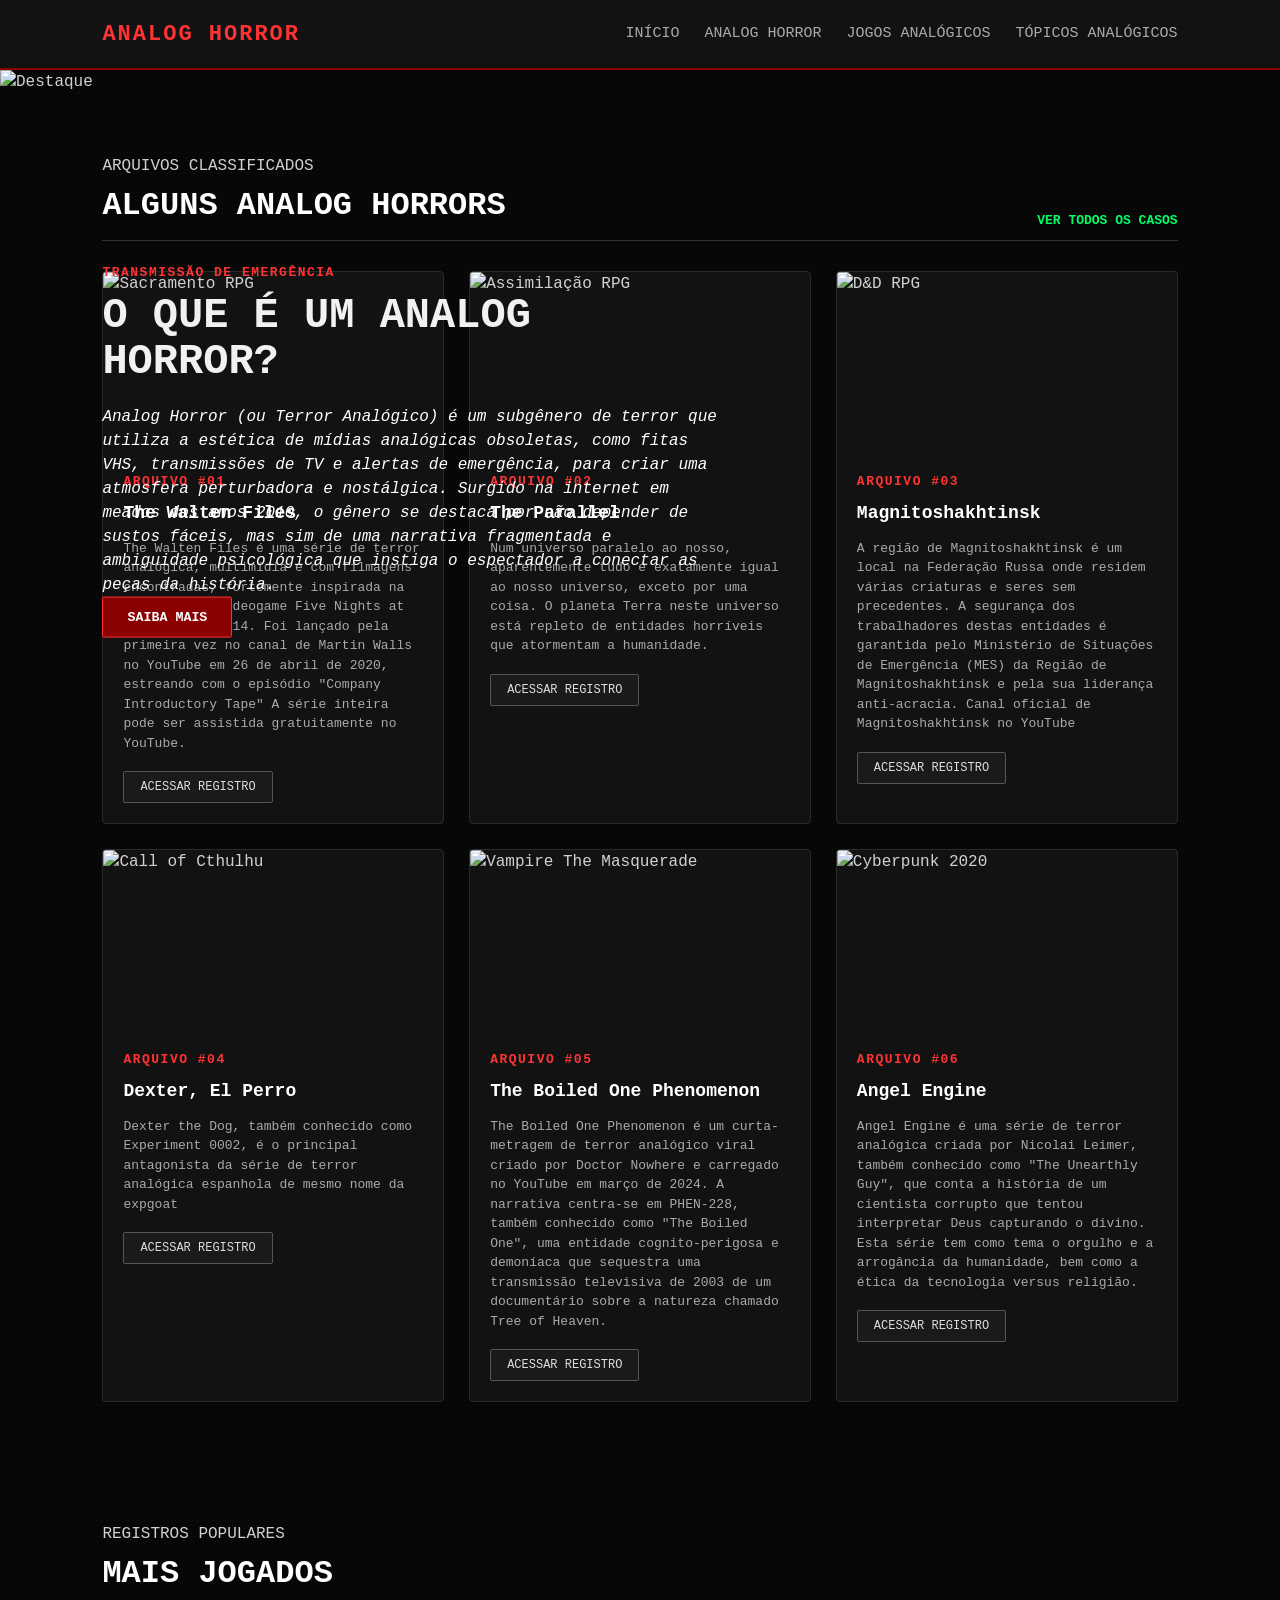
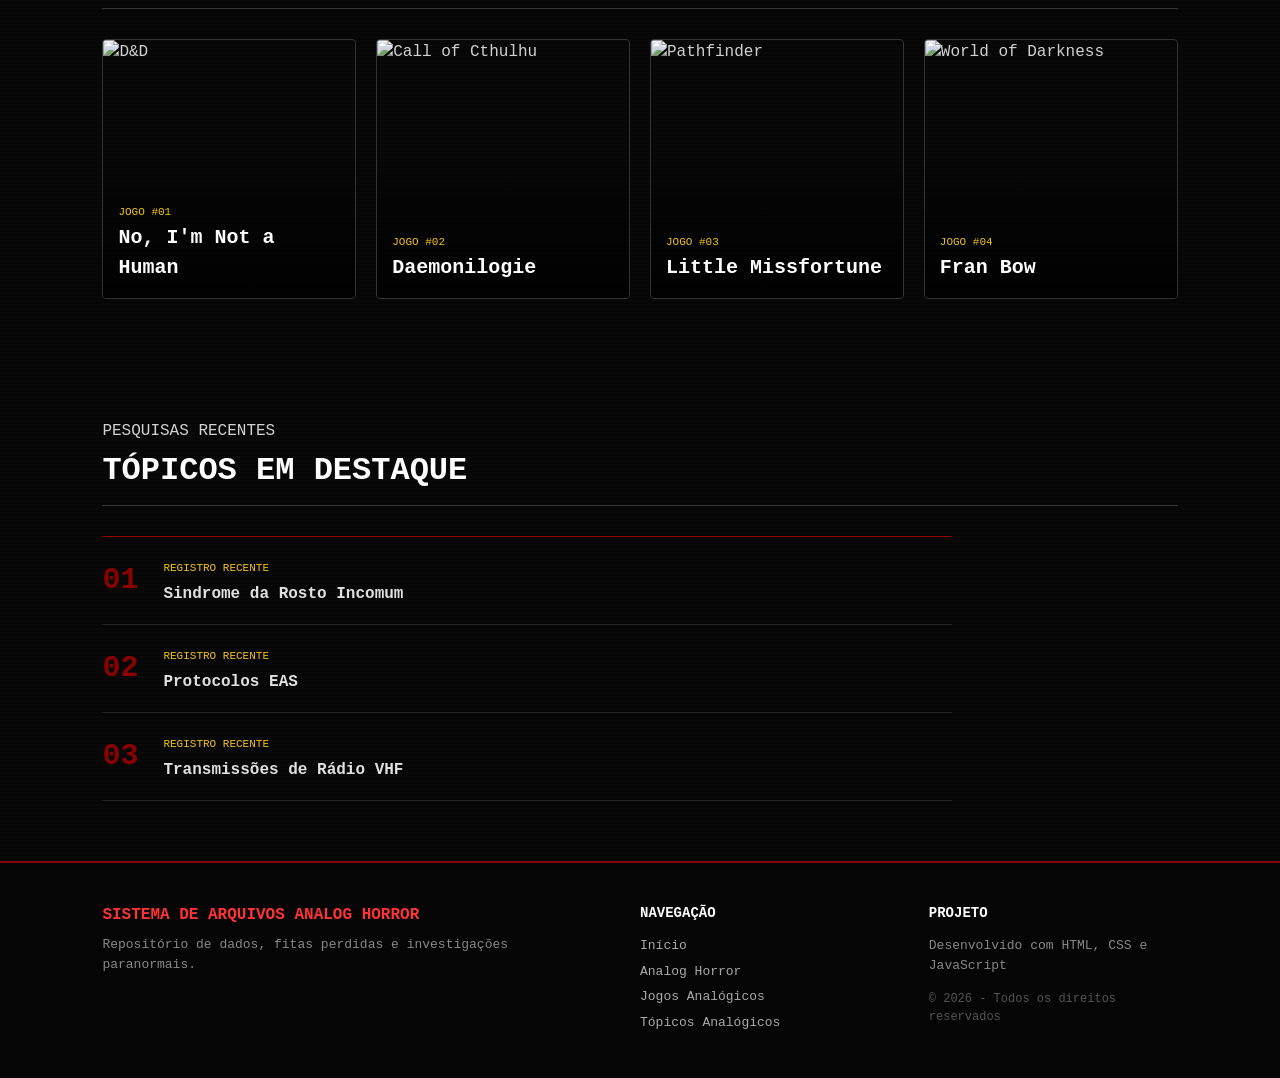
==== commit 1ef9374d: "rotação 6x0" ====
--- a/index.html
+++ b/index.html
@@ -22,11 +22,10 @@
     </header>
 
     <main>
-        <section id="inicio" class="destaque">
-            <img src="./assets/img/OIP.webp" alt="Analog Horror" id="imagem-destaque">
+       <img src="./assets/JS/script.js" alt="Destaque" id="imagem-destaque">
 
             <div class="destaque-conteudo">
-                <span class="categoria">TRANSMISSÃO DE EMERGÊNCIA</span>
+                <span class="categoria" id="inicio">TRANSMISSÃO DE EMERGÊNCIA</span>
                 <h1>O que é um Analog Horror?</h1>
                 <p>
                    <em>Analog Horror (ou Terror Analógico) é um subgênero de terror que utiliza a estética de mídias analógicas obsoletas, como fitas VHS, transmissões de TV e alertas de emergência, para criar uma atmosfera perturbadora e nostálgica.  Surgido na internet em meados dos anos 2010, o gênero se destaca por não depender de sustos fáceis, mas sim de uma narrativa fragmentada e ambiguidade psicológica que instiga o espectador a conectar as peças da história.</em>
@@ -204,7 +203,9 @@
         </div>
     </footer>
 
-    <script src="./JS/script.js"></script>
+
+    <script src="./assets/JS/script.js"></script>
+
 </body>
 
 </html>
